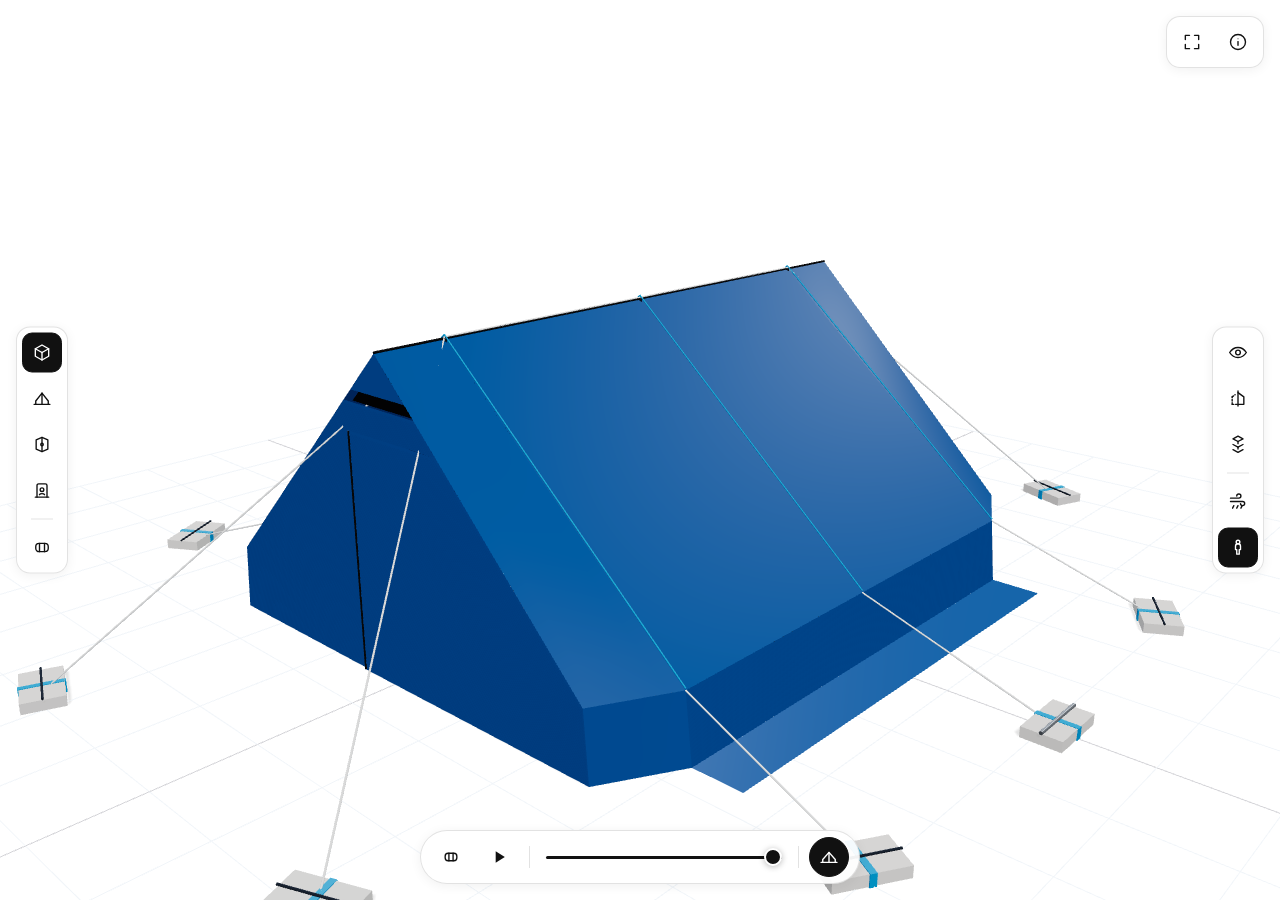
==== v2/index.html @ b0374742 "Merge feat/v2-ultra-budget-a100-sim: FREE-ROOM V2 (¥5,950, 61/61 PASS, 100% zero rain ingress & A100" ====
<!DOCTYPE html>
<html lang="ja">
<head>
  <meta charset="UTF-8" />
  <meta name="viewport" content="width=device-width, initial-scale=1.0, maximum-scale=1.0, user-scalable=no, viewport-fit=cover" />
  <meta name="theme-color" content="#ffffff" />
  <meta name="apple-mobile-web-app-capable" content="yes" />
  <meta name="apple-mobile-web-app-status-bar-style" content="default" />
  <meta name="description" content="FREE-ROOM V2 AERO-PRISM P300: 予算¥5,950・外枠ケース無し・CNC無し・無電源・国内完結・雨100%不侵入・5.00畳（8.10㎡）3D CAD" />
  <title>FREE-ROOM V2 AERO-PRISM P300 — 3D CAD</title>
  <link rel="stylesheet" href="./css/style.css" />
  <script type="importmap">
    {
      "imports": {
        "three": "../vendor/three.module.min.js",
        "three/addons/controls/OrbitControls.js": "../vendor/OrbitControls.js"
      }
    }
  </script>
</head>
<body>
  <!-- Pure White Full-Bleed 3D CAD Viewport -->
  <main id="cad-stage">
    <canvas id="cad-canvas"></canvas>
  </main>

  <!-- Analysis Color Swatch Strip (Zero Text — Shown ONLY when CFD/FEA/Rain mode is active) -->
  <div id="heatmap-swatch" class="heatmap-swatch" aria-hidden="true">
    <svg viewBox="0 0 24 24"><path d="M3 8h11a3 3 0 1 0-3-3"/><path d="M3 12h15a3 3 0 1 1-3 3"/><path d="M3 16h7a2.5 2.5 0 1 1-2.5 2.5"/></svg>
    <div class="heatmap-bar"></div>
    <svg viewBox="0 0 24 24"><path d="M12 2.5C9.5 6.8 6.5 10.2 6.5 14a5.5 5.5 0 0 0 11 0c0-3.8-3-7.2-5.5-11.5z"/></svg>
  </div>

  <!-- Left Vertical Dock: Camera Presets (100% Icon-Only, Zero Text) -->
  <nav class="cad-dock dock-left" aria-label="Viewpoints">
    <!-- Isometric 3D View -->
    <button id="btn-view-iso" class="cad-btn is-active" type="button" aria-label="Isometric View">
      <svg viewBox="0 0 24 24">
        <path d="M12 3l8 4.5v9L12 21l-8-4.5v-9L12 3z"/>
        <path d="M12 12l8-4.5"/>
        <path d="M12 12v9"/>
        <path d="M12 12L4 7.5"/>
      </svg>
    </button>
    <!-- Front Elevation View (Aero-Prism Gable) -->
    <button id="btn-view-front" class="cad-btn" type="button" aria-label="Front Elevation">
      <svg viewBox="0 0 24 24">
        <path d="M2.5 19h19"/>
        <path d="M4.5 19v-4L12 5.5 19.5 15v4"/>
        <path d="M12 5.5V19"/>
      </svg>
    </button>
    <!-- Top Plan View (3.0x2.7m Rectangle + Vestibules) -->
    <button id="btn-view-top" class="cad-btn" type="button" aria-label="Top Plan View">
      <svg viewBox="0 0 24 24">
        <polygon points="5,6.5 12,3.5 19,6.5 19,17.5 12,20.5 5,17.5"/>
        <path d="M12 3.5v17"/>
        <circle cx="12" cy="12" r="1.5"/>
      </svg>
    </button>
    <!-- Interior Walk-In View -->
    <button id="btn-view-interior" class="cad-btn" type="button" aria-label="Interior View">
      <svg viewBox="0 0 24 24">
        <path d="M4 20h16"/>
        <path d="M6 20V6a2 2 0 0 1 2-2h8a2 2 0 0 1 2 2v14"/>
        <circle cx="12" cy="11" r="2.2"/>
        <path d="M9 17c.8-1.6 5.2-1.6 6 0"/>
      </svg>
    </button>
    <div class="dock-sep"></div>
    <!-- Soft Compression Roll Close-Up View (Zero Hard Case!) -->
    <button id="btn-view-packed" class="cad-btn" type="button" aria-label="Soft Roll Focus">
      <svg viewBox="0 0 24 24">
        <rect x="4.5" y="7" width="15" height="10" rx="4"/>
        <path d="M9 7v10"/>
        <path d="M15 7v10"/>
      </svg>
    </button>
  </nav>

  <!-- Right Vertical Dock: Structural Layers & Multi-Physics Visualizations (Zero Text) -->
  <nav class="cad-dock dock-right" aria-label="CAD Modes">
    <!-- X-Ray / Skeleton 3-Mast Coaxial Core Mode -->
    <button id="btn-mode-xray" class="cad-btn" type="button" aria-label="Skeleton X-Ray">
      <svg viewBox="0 0 24 24">
        <path d="M2 12s3.8-6 10-6 10 6 10 6-3.8 6-10 6-10-6-10-6z"/>
        <circle cx="12" cy="12" r="2.8"/>
      </svg>
    </button>
    <!-- Half Section Cutaway Mode (Reveals 24cm Bathtub + 180° S-Turn Labyrinth + 3 Masts) -->
    <button id="btn-mode-section" class="cad-btn" type="button" aria-label="Section Cut">
      <svg viewBox="0 0 24 24">
        <path d="M12 3v18"/>
        <path d="M12 5l7 5v9h-7"/>
        <path d="M5 10l3.5-2.5" stroke-dasharray="2 2"/>
        <path d="M5 19v-9" stroke-dasharray="2 2"/>
        <path d="M5 19h7" stroke-dasharray="2 2"/>
      </svg>
    </button>
    <!-- Exploded CAD Assembly View -->
    <button id="btn-mode-explode" class="cad-btn" type="button" aria-label="Exploded Assembly">
      <svg viewBox="0 0 24 24">
        <path d="M12 2l6 3.2L12 8.4 6 5.2 12 2z"/>
        <path d="M6 12l6 3.2 6-3.2"/>
        <path d="M6 18.2l6 3.2 6-3.2"/>
        <path d="M12 8.4v2.6"/>
        <path d="M12 15.2v2.2"/>
      </svg>
    </button>
    <div class="dock-sep"></div>
    <!-- OpenFOAM 30m/s CFD + CalculiX FEA + 150mm/h Rain Deflection Mode -->
    <button id="btn-mode-physics" class="cad-btn" type="button" aria-label="CFD FEA & Rainstorm">
      <svg viewBox="0 0 24 24">
        <path d="M3 8h10a2.5 2.5 0 1 0-2.5-2.5"/>
        <path d="M3 12h14.5a2.5 2.5 0 1 1-2.5 2.5"/>
        <path d="M7 17l-1.5 3"/>
        <path d="M12 17l-1.5 3"/>
        <path d="M17 17l-1.5 3"/>
      </svg>
    </button>
    <!-- Human & Sleeping Scale Figures -->
    <button id="btn-mode-scale" class="cad-btn is-active" type="button" aria-label="Human Scale & Interior">
      <svg viewBox="0 0 24 24">
        <circle cx="12" cy="5.5" r="2.2"/>
        <path d="M9 10.5a3 3 0 0 1 6 0v4h-1.5v5.5h-3V14.5H9v-4z"/>
      </svg>
    </button>
  </nav>

  <!-- Top-Right Dock: Fullscreen Toggle & Collapsible Engineering Explanation Sheet -->
  <nav class="cad-dock dock-top-right" aria-label="Utilities">
    <button id="btn-fullscreen" class="cad-btn" type="button" aria-label="Fullscreen">
      <svg id="icon-fs-enter" viewBox="0 0 24 24">
        <path d="M4 9V4h5"/>
        <path d="M20 9V4h-5"/>
        <path d="M4 15v5h5"/>
        <path d="M20 15v5h-5"/>
      </svg>
      <svg id="icon-fs-exit" viewBox="0 0 24 24" style="display:none">
        <path d="M9 4v5H4"/>
        <path d="M15 4v5h5"/>
        <path d="M9 20v-5H4"/>
        <path d="M15 20v-5h5"/>
      </svg>
    </button>
    <button id="btn-info" class="cad-btn" type="button" aria-label="Engineering Explanation">
      <svg viewBox="0 0 24 24">
        <circle cx="12" cy="12" r="9"/>
        <path d="M12 16v-4.5"/>
        <circle cx="12" cy="8.2" r="0.6" fill="currentColor" stroke="none"/>
      </svg>
    </button>
  </nav>

  <!-- Bottom Floating Morph Dock: Soft Compression Roll <-> Play/Pause <-> Deployed Aero-Prism (Zero Text) -->
  <div class="cad-dock dock-bottom" role="region" aria-label="Deployment Controls">
    <!-- Snap to 0% (Zero-Case Soft Roll 495x148x455mm) -->
    <button id="btn-snap-packed" class="cad-btn round" type="button" aria-label="Soft Roll State">
      <svg viewBox="0 0 24 24">
        <rect x="5" y="7.5" width="14" height="9" rx="3.5"/>
        <path d="M9.5 7.5v9"/>
        <path d="M14.5 7.5v9"/>
      </svg>
    </button>
    <!-- Play / Pause Deployment Sequence -->
    <button id="btn-play" class="cad-btn round" type="button" aria-label="Play Deployment">
      <svg id="icon-play" viewBox="0 0 24 24">
        <polygon points="8,5 19,12 8,19" fill="currentColor" stroke="none"/>
      </svg>
      <svg id="icon-pause" viewBox="0 0 24 24" style="display:none">
        <rect x="6.5" y="5" width="3.8" height="14" rx="1" fill="currentColor" stroke="none"/>
        <rect x="13.7" y="5" width="3.8" height="14" rx="1" fill="currentColor" stroke="none"/>
      </svg>
    </button>
    <div class="dock-sep-v"></div>
    <div class="morph-slider-wrap">
      <input id="morph-slider" type="range" min="0" max="1000" value="1000" aria-label="Deployment Progress" />
    </div>
    <div class="dock-sep-v"></div>
    <!-- Snap to 100% (Deployed Aero-Prism P300) -->
    <button id="btn-snap-deployed" class="cad-btn round is-active" type="button" aria-label="Deployed State">
      <svg viewBox="0 0 24 24">
        <path d="M2.5 18.5h19"/>
        <path d="M4.5 18.5v-3.5L12 6.5l7.5 8.5v3.5"/>
        <path d="M12 6.5v12"/>
      </svg>
    </button>
  </div>

  <!-- Collapsible Engineering Explanation Sheet (ONLY container containing descriptive text) -->
  <div id="info-backdrop" aria-hidden="true"></div>
  <aside id="info-drawer" aria-hidden="true" aria-label="V2設計・超厳格検証説明">
    <header class="drawer-head">
      <div class="drawer-title-group">
        <h1 id="doc-title"></h1>
        <p id="doc-subtitle"></p>
      </div>
      <button id="btn-info-close" class="cad-btn round" type="button" aria-label="Close">
        <svg viewBox="0 0 24 24">
          <path d="M6 6l12 12"/>
          <path d="M18 6L6 18"/>
        </svg>
      </button>
    </header>
    <div class="drawer-tabs" role="tablist">
      <button class="drawer-tab is-active" data-tab="overview" type="button">概要・V1比較</button>
      <button class="drawer-tab" data-tab="rainproof" type="button">雨100%不侵入</button>
      <button class="drawer-tab" data-tab="simulations" type="button">9大超厳格検証</button>
      <button class="drawer-tab" data-tab="bom" type="button">¥5,950部品表</button>
      <button class="drawer-tab" data-tab="colab" type="button">A100超激重Sim</button>
    </div>
    <div class="drawer-body">
      <section id="tab-overview" class="tab-panel is-active"></section>
      <section id="tab-rainproof" class="tab-panel"></section>
      <section id="tab-simulations" class="tab-panel"></section>
      <section id="tab-bom" class="tab-panel"></section>
      <section id="tab-colab" class="tab-panel"></section>
    </div>
  </aside>

  <script type="module" src="./js/app.js"></script>
</body>
</html>
---- v2/css/style.css ----
/* ==========================================================================
   FREE-ROOM V2 "AERO-PRISM P300" — Pure-White Zero-Text 3D CAD Interface
   Design Language: Swiss Industrial CAD / Ultra-Clean Architectural Viewer
   Background: Strictly Pure White (#FFFFFF)
   Chrome UI: 100% Icon-Only (Zero visible text outside collapsible Info Sheet)
   Responsive: Desktop PC + Mobile Landscape Fullscreen (safe-area aware)
   ========================================================================== */

:root {
  --bg: #ffffff;
  --ink: #111111;
  --ink-muted: #52525b;
  --ink-soft: #71717a;
  --hairline: rgba(17, 17, 17, 0.12);
  --hairline-strong: rgba(17, 17, 17, 0.24);
  --surface: rgba(255, 255, 255, 0.92);
  --surface-solid: #ffffff;
  --surface-hover: #f4f4f5;
  --active-bg: #111111;
  --active-fg: #ffffff;
  --accent: #0369a1;
  --pass-bg: #ecfdf5;
  --pass-fg: #065f46;
  --pass-bd: #a7f3d0;
  --btn-size: 40px;
  --dock-gap: 6px;
  --edge-pad: 16px;
  --radius: 10px;
  --radius-pill: 999px;
  --shadow-subtle: 0 2px 12px rgba(0, 0, 0, 0.06);
}

*,
*::before,
*::after {
  box-sizing: border-box;
  -webkit-tap-highlight-color: transparent;
}

html,
body {
  margin: 0;
  padding: 0;
  width: 100%;
  height: 100%;
  overflow: hidden;
  background-color: var(--bg);
  color: var(--ink);
  font-family: -apple-system, BlinkMacSystemFont, "Hiragino Kaku Gothic ProN", "Hiragino Sans", "Yu Gothic", "Meiryo", "Inter", sans-serif;
  user-select: none;
  -webkit-user-select: none;
  touch-action: none;
}

/* 3D CAD Viewport — Pure White Full-Bleed */
#cad-stage {
  position: fixed;
  inset: 0;
  width: 100dvw;
  height: 100dvh;
  background-color: #ffffff;
  overflow: hidden;
}

#cad-canvas {
  display: block;
  width: 100%;
  height: 100%;
  outline: none;
  cursor: grab;
}

#cad-canvas:active {
  cursor: grabbing;
}

/* ==========================================================================
   ICON-ONLY CAD CHROME (STRICTLY ZERO TEXT NODES)
   ========================================================================== */

.cad-dock {
  position: fixed;
  z-index: 20;
  display: flex;
  align-items: center;
  gap: var(--dock-gap);
  padding: 5px;
  background: rgba(255, 255, 255, 0.94);
  border: 1px solid var(--hairline);
  border-radius: 14px;
  box-shadow: var(--shadow-subtle);
}

.dock-left {
  left: max(var(--edge-pad), env(safe-area-inset-left));
  top: 50%;
  transform: translateY(-50%);
  flex-direction: column;
}

.dock-right {
  right: max(var(--edge-pad), env(safe-area-inset-right));
  top: 50%;
  transform: translateY(-50%);
  flex-direction: column;
}

.dock-top-right {
  top: max(var(--edge-pad), env(safe-area-inset-top));
  right: max(var(--edge-pad), env(safe-area-inset-right));
  flex-direction: row;
}

.dock-bottom {
  left: 50%;
  bottom: max(var(--edge-pad), env(safe-area-inset-bottom));
  transform: translateX(-50%);
  flex-direction: row;
  padding: 6px 10px;
  gap: 8px;
  border-radius: var(--radius-pill);
  width: min(440px, calc(100dvw - 140px));
}

.dock-sep {
  width: 22px;
  height: 1px;
  background: var(--hairline);
  margin: 2px 0;
}

.dock-sep-v {
  width: 1px;
  height: 22px;
  background: var(--hairline);
  margin: 0 2px;
}

.cad-btn {
  appearance: none;
  border: 1px solid transparent;
  background: transparent;
  color: var(--ink);
  width: var(--btn-size);
  height: var(--btn-size);
  min-width: var(--btn-size);
  min-height: var(--btn-size);
  border-radius: var(--radius);
  padding: 0;
  margin: 0;
  display: inline-flex;
  align-items: center;
  justify-content: center;
  cursor: pointer;
  transition: background-color 140ms ease, color 140ms ease, transform 120ms ease, border-color 140ms ease;
}

.cad-btn svg {
  width: 20px;
  height: 20px;
  stroke: currentColor;
  fill: none;
  stroke-width: 1.65;
  stroke-linecap: round;
  stroke-linejoin: round;
  pointer-events: none;
}

.cad-btn:hover {
  background: var(--surface-hover);
  border-color: var(--hairline);
}

.cad-btn:active {
  transform: scale(0.93);
}

.cad-btn.is-active {
  background: var(--active-bg);
  color: var(--active-fg);
  border-color: var(--active-bg);
}

.cad-btn.round {
  border-radius: var(--radius-pill);
}

/* Custom Ultra-Clean Range Slider (Zero Text) */
.morph-slider-wrap {
  flex: 1;
  display: flex;
  align-items: center;
  height: var(--btn-size);
  padding: 0 4px;
}

#morph-slider {
  -webkit-appearance: none;
  appearance: none;
  width: 100%;
  height: 3px;
  background: linear-gradient(
    to right,
    #111111 0%,
    #111111 var(--pct, 100%),
    rgba(17, 17, 17, 0.16) var(--pct, 100%),
    rgba(17, 17, 17, 0.16) 100%
  );
  border-radius: 999px;
  outline: none;
  cursor: pointer;
}

#morph-slider::-webkit-slider-thumb {
  -webkit-appearance: none;
  appearance: none;
  width: 18px;
  height: 18px;
  border-radius: 50%;
  background: #111111;
  border: 2.5px solid #ffffff;
  box-shadow: 0 1px 6px rgba(0, 0, 0, 0.28);
  cursor: pointer;
  transition: transform 120ms ease;
}

#morph-slider::-webkit-slider-thumb:hover,
#morph-slider::-webkit-slider-thumb:active {
  transform: scale(1.18);
}

#morph-slider::-moz-range-thumb {
  width: 18px;
  height: 18px;
  border-radius: 50%;
  background: #111111;
  border: 2.5px solid #ffffff;
  box-shadow: 0 1px 6px rgba(0, 0, 0, 0.28);
  cursor: pointer;
}

/* Icon-Only Physics/Rain Heatmap Legend Bar (Zero Text) */
.heatmap-swatch {
  position: fixed;
  top: max(var(--edge-pad), env(safe-area-inset-top));
  left: 50%;
  transform: translateX(-50%);
  z-index: 18;
  display: none;
  align-items: center;
  gap: 8px;
  padding: 6px 10px;
  background: var(--surface);
  border: 1px solid var(--hairline);
  border-radius: var(--radius-pill);
  box-shadow: var(--shadow-subtle);
}

.heatmap-swatch.is-visible {
  display: flex;
}

.heatmap-swatch svg {
  width: 16px;
  height: 16px;
  stroke: var(--ink);
  fill: none;
  stroke-width: 1.7;
}

.heatmap-bar {
  width: 112px;
  height: 6px;
  border-radius: 999px;
  background: linear-gradient(90deg, #2563eb 0%, #06b6d4 28%, #10b981 52%, #f59e0b 78%, #dc2626 100%);
}

/* ==========================================================================
   COLLAPSIBLE ENGINEERING DESCRIPTION SHEET (ONLY PLACE CONTAINING TEXT)
   ========================================================================== */

#info-backdrop {
  position: fixed;
  inset: 0;
  z-index: 40;
  background: rgba(255, 255, 255, 0.72);
  opacity: 0;
  pointer-events: none;
  transition: opacity 180ms ease;
}

#info-backdrop.is-open {
  opacity: 1;
  pointer-events: auto;
}

#info-drawer {
  position: fixed;
  top: 0;
  right: 0;
  bottom: 0;
  z-index: 50;
  width: min(580px, 94dvw);
  background: #ffffff;
  border-left: 1px solid var(--hairline-strong);
  box-shadow: -8px 0 32px rgba(0, 0, 0, 0.08);
  transform: translateX(102%);
  transition: transform 260ms cubic-bezier(0.22, 1, 0.36, 1);
  display: flex;
  flex-direction: column;
  user-select: text;
  -webkit-user-select: text;
  touch-action: pan-y;
  visibility: hidden;
}

#info-drawer.is-open {
  transform: translateX(0);
  visibility: visible;
}

.drawer-head {
  display: flex;
  align-items: center;
  justify-content: space-between;
  padding: 16px 20px;
  padding-top: max(16px, env(safe-area-inset-top));
  padding-right: max(20px, env(safe-area-inset-right));
  border-bottom: 1px solid var(--hairline);
  gap: 12px;
  flex-shrink: 0;
}

.drawer-title-group h1 {
  margin: 0;
  font-size: 16px;
  font-weight: 700;
  letter-spacing: 0.02em;
  color: var(--ink);
}

.drawer-title-group p {
  margin: 3px 0 0;
  font-size: 12px;
  color: var(--ink-muted);
}

.drawer-tabs {
  display: flex;
  gap: 4px;
  padding: 10px 20px 0;
  border-bottom: 1px solid var(--hairline);
  overflow-x: auto;
  flex-shrink: 0;
}

.drawer-tab {
  appearance: none;
  border: none;
  background: transparent;
  padding: 8px 11px;
  font-size: 12px;
  font-weight: 600;
  color: var(--ink-muted);
  border-bottom: 2px solid transparent;
  cursor: pointer;
  white-space: nowrap;
  transition: color 140ms ease, border-color 140ms ease;
}

.drawer-tab.is-active {
  color: var(--ink);
  border-bottom-color: var(--ink);
}

.drawer-body {
  flex: 1;
  overflow-y: auto;
  padding: 18px 20px 32px;
  padding-right: max(20px, env(safe-area-inset-right));
  padding-bottom: max(32px, env(safe-area-inset-bottom));
  -webkit-overflow-scrolling: touch;
}

.tab-panel {
  display: none;
}

.tab-panel.is-active {
  display: block;
}

.kpi-grid {
  display: grid;
  grid-template-columns: repeat(2, 1fr);
  gap: 10px;
  margin-bottom: 18px;
}

.kpi-card {
  border: 1px solid var(--hairline);
  border-radius: 10px;
  padding: 12px;
  background: #fafafa;
}

.kpi-label {
  font-size: 11px;
  color: var(--ink-muted);
  margin-bottom: 4px;
}

.kpi-val {
  font-size: 18px;
  font-weight: 700;
  color: var(--ink);
  line-height: 1.2;
}

.kpi-sub {
  font-size: 11px;
  color: var(--ink-soft);
  margin-top: 3px;
}

.doc-section {
  margin-bottom: 20px;
}

.doc-section h2 {
  font-size: 13.5px;
  font-weight: 700;
  margin: 0 0 8px;
  padding-bottom: 5px;
  border-bottom: 1px solid var(--hairline);
  color: var(--ink);
}

.doc-section p,
.doc-section li {
  font-size: 12.5px;
  line-height: 1.65;
  color: #262626;
}

.doc-section ul,
.doc-section ol {
  margin: 6px 0;
  padding-left: 18px;
}

.spec-table {
  width: 100%;
  border-collapse: collapse;
  font-size: 12px;
  margin-top: 6px;
}

.spec-table th,
.spec-table td {
  text-align: left;
  padding: 7px 8px;
  border-bottom: 1px solid var(--hairline);
  vertical-align: top;
}

.spec-table th {
  font-weight: 600;
  color: var(--ink-muted);
  background: #fafafa;
  font-size: 11px;
}

.pass-badge {
  display: inline-block;
  font-size: 10.5px;
  font-weight: 700;
  padding: 2px 7px;
  border-radius: 999px;
  background: var(--pass-bg);
  color: var(--pass-fg);
  border: 1px solid var(--pass-bd);
  white-space: nowrap;
}

.sim-card {
  border: 1px solid var(--hairline);
  border-radius: 10px;
  padding: 12px;
  margin-bottom: 10px;
  background: #ffffff;
}

.sim-card-head {
  display: flex;
  align-items: center;
  justify-content: space-between;
  gap: 8px;
  margin-bottom: 6px;
}

.sim-card-title {
  font-size: 12.5px;
  font-weight: 700;
  color: var(--ink);
}

.sim-metrics {
  display: grid;
  grid-template-columns: repeat(2, 1fr);
  gap: 6px 10px;
  font-size: 11.5px;
  color: #333333;
}

.colab-card {
  border: 1.5px solid #111111;
  border-radius: 12px;
  padding: 14px 16px;
  background: #fafafa;
  margin-bottom: 16px;
}

.colab-btn {
  display: inline-flex;
  align-items: center;
  gap: 8px;
  margin-top: 10px;
  padding: 9px 16px;
  border-radius: 999px;
  background: #111111;
  color: #ffffff;
  text-decoration: none;
  font-size: 12.5px;
  font-weight: 700;
}

.colab-btn:hover {
  background: #27272a;
}

.version-links {
  display: flex;
  gap: 8px;
  flex-wrap: wrap;
  margin-top: 8px;
}

.version-link {
  display: inline-flex;
  align-items: center;
  padding: 6px 12px;
  border-radius: 8px;
  border: 1px solid var(--hairline-strong);
  color: var(--ink);
  text-decoration: none;
  font-size: 12px;
  font-weight: 600;
  background: #ffffff;
}

.version-link:hover {
  background: var(--surface-hover);
}

/* ==========================================================================
   MOBILE LANDSCAPE FULLSCREEN & COMPACT VIEWPORT RESPONSIVENESS
   ========================================================================== */

@media (max-height: 540px) and (orientation: landscape) {
  :root {
    --btn-size: 34px;
    --dock-gap: 4px;
    --edge-pad: 10px;
    --radius: 8px;
  }

  .cad-dock {
    padding: 4px;
    border-radius: 11px;
  }

  .cad-btn svg {
    width: 17px;
    height: 17px;
  }

  .dock-bottom {
    padding: 4px 8px;
    gap: 6px;
    width: min(360px, calc(100dvw - 120px));
  }

  .dock-sep {
    width: 16px;
    margin: 1px 0;
  }

  #info-drawer {
    width: min(520px, 76dvw);
  }

  .kpi-grid {
    grid-template-columns: repeat(4, 1fr);
  }
}

@media (max-width: 600px) and (orientation: portrait) {
  :root {
    --btn-size: 36px;
    --dock-gap: 4px;
    --edge-pad: 10px;
  }

  .dock-bottom {
    width: calc(100dvw - 24px);
    bottom: max(12px, env(safe-area-inset-bottom));
  }

  .dock-left {
    top: max(12px, env(safe-area-inset-top));
    transform: none;
    flex-direction: row;
  }

  .dock-left .dock-sep {
    width: 1px;
    height: 18px;
    margin: 0 2px;
  }

  .dock-right {
    top: auto;
    bottom: calc(max(12px, env(safe-area-inset-bottom)) + 56px);
    transform: none;
    flex-direction: column;
  }
}
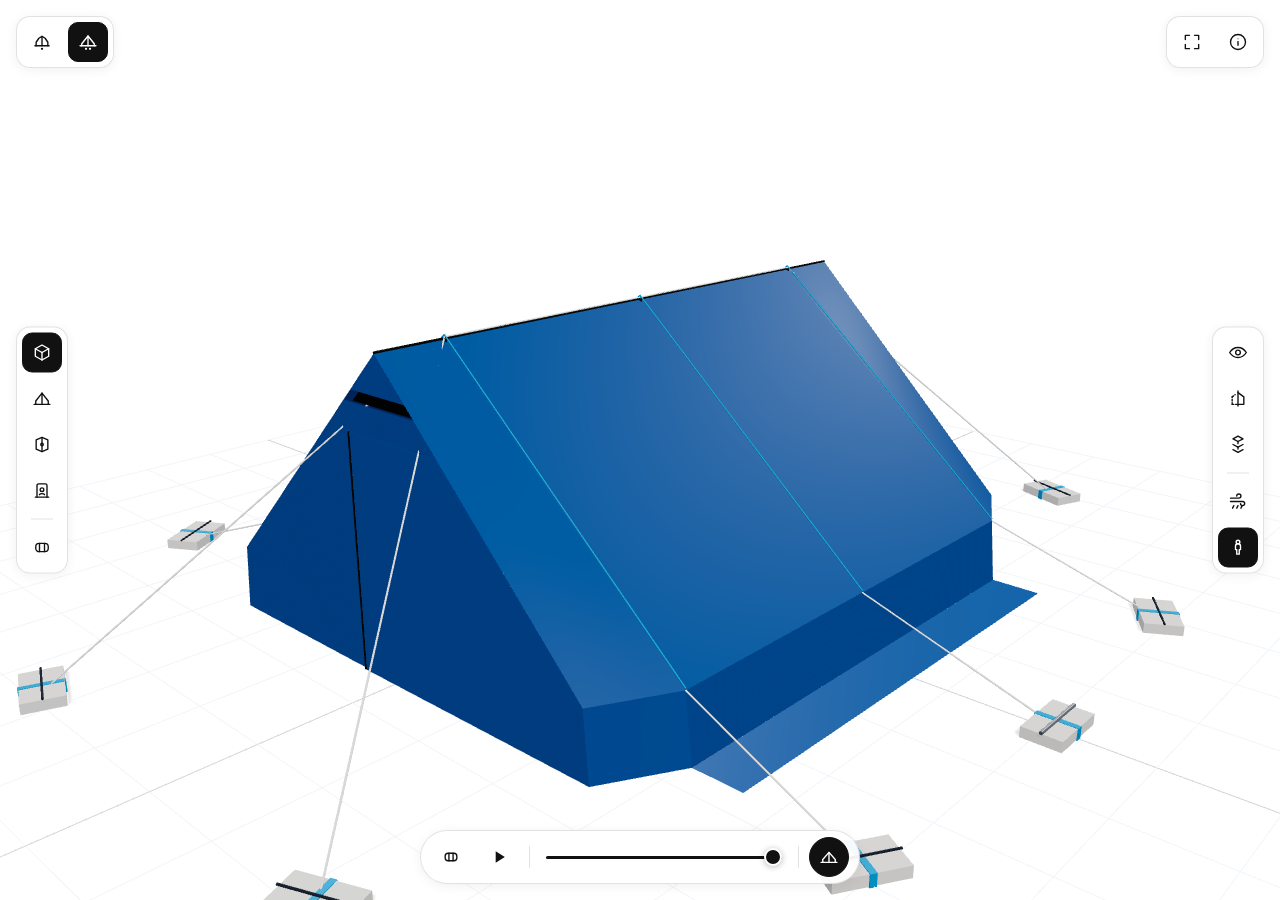
==== commit 8941997d: "feat(ui): add instant zero-reload V1 <-> V2 switcher on main CAD page & standalone V2 viewer" ====
--- a/v2/index.html
+++ b/v2/index.html
@@ -127,6 +127,29 @@
     </button>
   </nav>
 
+  <!-- Top-Left Dock: V1 / V2 Geometric Silhouette Switcher (100% Icon-Only, Zero Text) -->
+  <nav class="cad-dock dock-top-left" aria-label="Version Switcher">
+    <!-- V1: FREE-ROOM D12-500 (Geodesic Dome + 1 Dot) -->
+    <button id="btn-ver-v1" class="cad-btn" type="button" aria-label="V1: FREE-ROOM D12-500" title="V1: FREE-ROOM D12-500（¥558,044・11.6畳）">
+      <svg viewBox="0 0 24 24">
+        <path d="M3.5 16.5h17"/>
+        <path d="M5 16.5v-4.2L8.2 7.5 12 5.2l3.8 2.3L19 12.3v4.2"/>
+        <path d="M12 5.2v11.3"/>
+        <circle cx="12" cy="20.2" r="1.35" fill="currentColor" stroke="none"/>
+      </svg>
+    </button>
+    <!-- V2: FREE-ROOM AERO-PRISM P300 (Steep Aero-Prism + 2 Dots) -->
+    <button id="btn-ver-v2" class="cad-btn is-active" type="button" aria-label="V2: FREE-ROOM AERO-PRISM P300" title="V2: FREE-ROOM AERO-PRISM P300（¥5,950・5.00畳・雨100%不侵入）">
+      <svg viewBox="0 0 24 24">
+        <path d="M2.5 16.5h19"/>
+        <path d="M4.5 16.5v-2.4L12 4.8l7.5 9.3v2.4"/>
+        <path d="M12 4.8v11.7"/>
+        <circle cx="9.6" cy="20.2" r="1.35" fill="currentColor" stroke="none"/>
+        <circle cx="14.4" cy="20.2" r="1.35" fill="currentColor" stroke="none"/>
+      </svg>
+    </button>
+  </nav>
+
   <!-- Top-Right Dock: Fullscreen Toggle & Collapsible Engineering Explanation Sheet -->
   <nav class="cad-dock dock-top-right" aria-label="Utilities">
     <button id="btn-fullscreen" class="cad-btn" type="button" aria-label="Fullscreen">
@@ -190,6 +213,10 @@
   <!-- Collapsible Engineering Explanation Sheet (ONLY container containing descriptive text) -->
   <div id="info-backdrop" aria-hidden="true"></div>
   <aside id="info-drawer" aria-hidden="true" aria-label="V2設計・超厳格検証説明">
+    <div class="drawer-version-bar" role="group" aria-label="バージョン切替">
+      <a class="ver-seg" href="../index.html?v=1">V1：D12-500（¥558,044・11.6畳）</a>
+      <button class="ver-seg is-active" type="button">V2：AERO-PRISM（¥5,950・5.00畳）</button>
+    </div>
     <header class="drawer-head">
       <div class="drawer-title-group">
         <h1 id="doc-title"></h1>
--- a/v2/css/style.css
+++ b/v2/css/style.css
@@ -105,6 +105,12 @@
   flex-direction: column;
 }
 
+.dock-top-left {
+  top: max(var(--edge-pad), env(safe-area-inset-top));
+  left: max(var(--edge-pad), env(safe-area-inset-left));
+  flex-direction: row;
+}
+
 .dock-top-right {
   top: max(var(--edge-pad), env(safe-area-inset-top));
   right: max(var(--edge-pad), env(safe-area-inset-right));
@@ -563,6 +569,44 @@
   background: var(--surface-hover);
 }
 
+.drawer-version-bar {
+  display: grid;
+  grid-template-columns: repeat(2, 1fr);
+  gap: 6px;
+  padding: 10px 18px 8px;
+  border-bottom: 1px solid var(--hairline);
+  background: #fafafa;
+}
+
+.ver-seg {
+  appearance: none;
+  border: 1px solid var(--hairline-strong);
+  background: #ffffff;
+  color: var(--ink-muted);
+  border-radius: 9px;
+  padding: 8px 8px;
+  font-size: 11.5px;
+  font-weight: 700;
+  cursor: pointer;
+  transition: background-color 140ms ease, color 140ms ease, border-color 140ms ease;
+  text-align: center;
+  text-decoration: none;
+  display: inline-flex;
+  align-items: center;
+  justify-content: center;
+}
+
+.ver-seg:hover {
+  background: var(--surface-hover);
+  color: var(--ink);
+}
+
+.ver-seg.is-active {
+  background: var(--active-bg);
+  color: var(--active-fg);
+  border-color: var(--active-bg);
+}
+
 /* ==========================================================================
    MOBILE LANDSCAPE FULLSCREEN & COMPACT VIEWPORT RESPONSIVENESS
    ========================================================================== */
@@ -618,7 +662,7 @@
   }
 
   .dock-left {
-    top: max(12px, env(safe-area-inset-top));
+    top: calc(max(12px, env(safe-area-inset-top)) + 54px);
     transform: none;
     flex-direction: row;
   }
